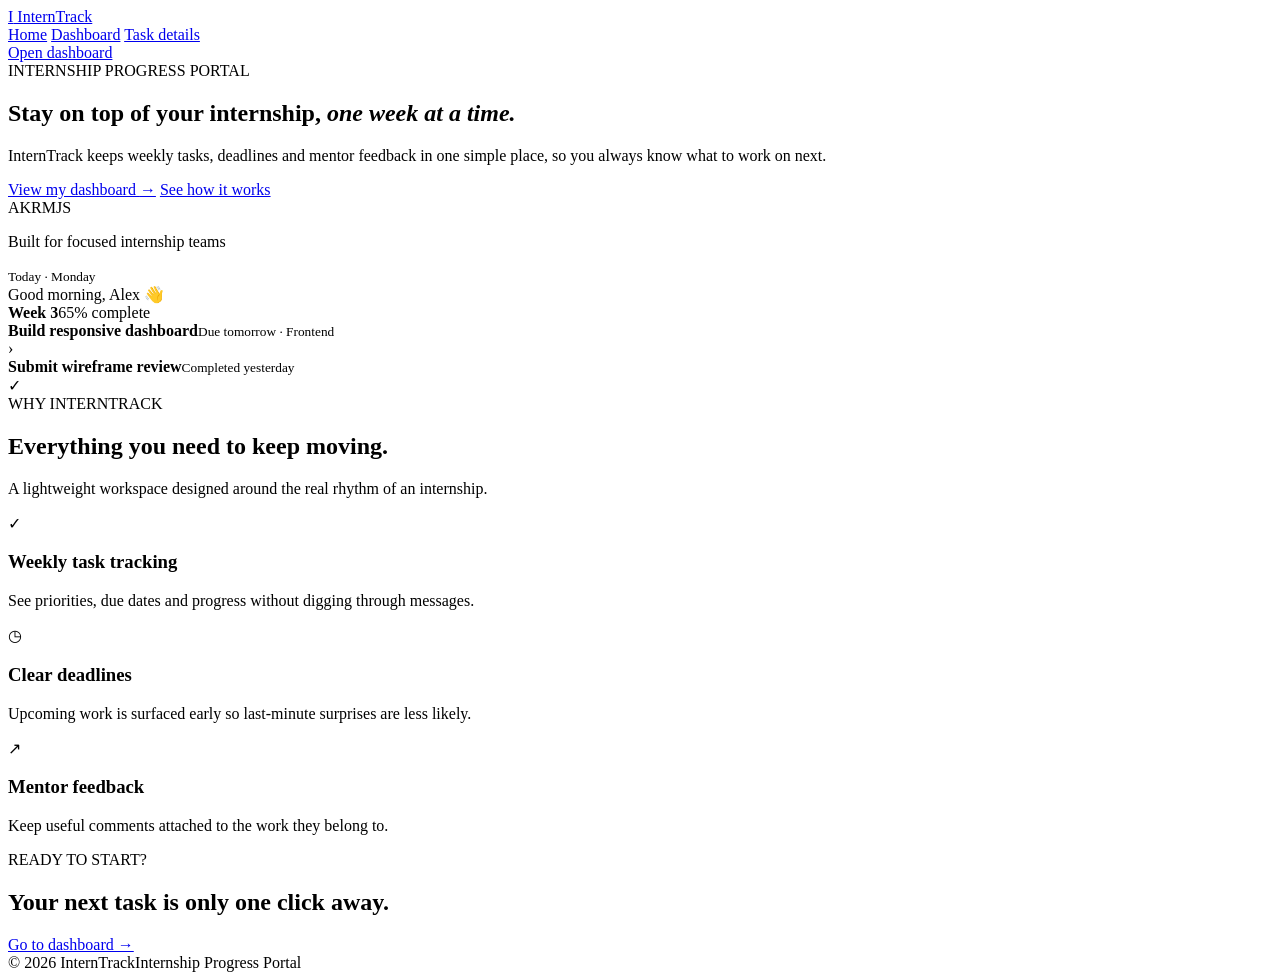
==== index.html @ 50d12ea3 "Add files via upload" ====
<!DOCTYPE html>
<html lang="en">
<head>
  <meta charset="UTF-8">
  <meta name="viewport" content="width=device-width, initial-scale=1.0">
  <meta name="description" content="InternTrack helps interns organise weekly tasks, deadlines and feedback.">
  <title>InternTrack | Internship progress made simple</title>
  <link rel="stylesheet" href="css/styles.css">
</head>
<body>
  <header class="site-header">
    <a class="brand" href="index.html"><span class="brand-mark">I</span> InternTrack</a>
    <nav aria-label="Main navigation">
      <a href="index.html" class="active">Home</a>
      <a href="dashboard.html">Dashboard</a>
      <a href="task.html">Task details</a>
    </nav>
    <a class="btn btn-small" href="dashboard.html">Open dashboard</a>
  </header>

  <main>
    <section class="hero container">
      <div class="hero-copy">
        <span class="eyebrow">INTERNSHIP PROGRESS PORTAL</span>
        <h1>Stay on top of your internship, <em>one week at a time.</em></h1>
        <p>InternTrack keeps weekly tasks, deadlines and mentor feedback in one simple place, so you always know what to work on next.</p>
        <div class="hero-actions">
          <a class="btn" href="dashboard.html">View my dashboard <span>→</span></a>
          <a class="text-link" href="#features">See how it works</a>
        </div>
        <div class="mini-proof">
          <div class="avatar-stack"><span>AK</span><span>RM</span><span>JS</span></div>
          <p>Built for focused internship teams</p>
        </div>
      </div>
      <div class="hero-card">
        <div class="window-top"><span></span><span></span><span></span><small>Today · Monday</small></div>
        <div class="preview-greeting">Good morning, Alex 👋</div>
        <div class="preview-progress"><div><b>Week 3</b><span>65% complete</span></div><div class="progress"><i style="width:65%"></i></div></div>
        <div class="preview-task"><span class="status-dot"></span><div><b>Build responsive dashboard</b><small>Due tomorrow · Frontend</small></div><span>›</span></div>
        <div class="preview-task muted-task"><span class="status-dot"></span><div><b>Submit wireframe review</b><small>Completed yesterday</small></div><span>✓</span></div>
      </div>
    </section>

    <section id="features" class="section container">
      <div class="section-heading"><div><span class="eyebrow">WHY INTERNTRACK</span><h2>Everything you need to keep moving.</h2></div><p>A lightweight workspace designed around the real rhythm of an internship.</p></div>
      <div class="feature-grid">
        <article class="feature-card"><div class="icon">✓</div><h3>Weekly task tracking</h3><p>See priorities, due dates and progress without digging through messages.</p></article>
        <article class="feature-card"><div class="icon">◷</div><h3>Clear deadlines</h3><p>Upcoming work is surfaced early so last-minute surprises are less likely.</p></article>
        <article class="feature-card"><div class="icon">↗</div><h3>Mentor feedback</h3><p>Keep useful comments attached to the work they belong to.</p></article>
      </div>
    </section>

    <section class="cta-strip"><div class="container cta-inner"><div><span class="eyebrow">READY TO START?</span><h2>Your next task is only one click away.</h2></div><a class="btn btn-light" href="dashboard.html">Go to dashboard →</a></div></section>
  </main>
  <footer class="footer"><div class="container"><span>© 2026 InternTrack</span><span>Internship Progress Portal</span></div></footer>
  <script src="js/app.js"></script>
</body>
</html>
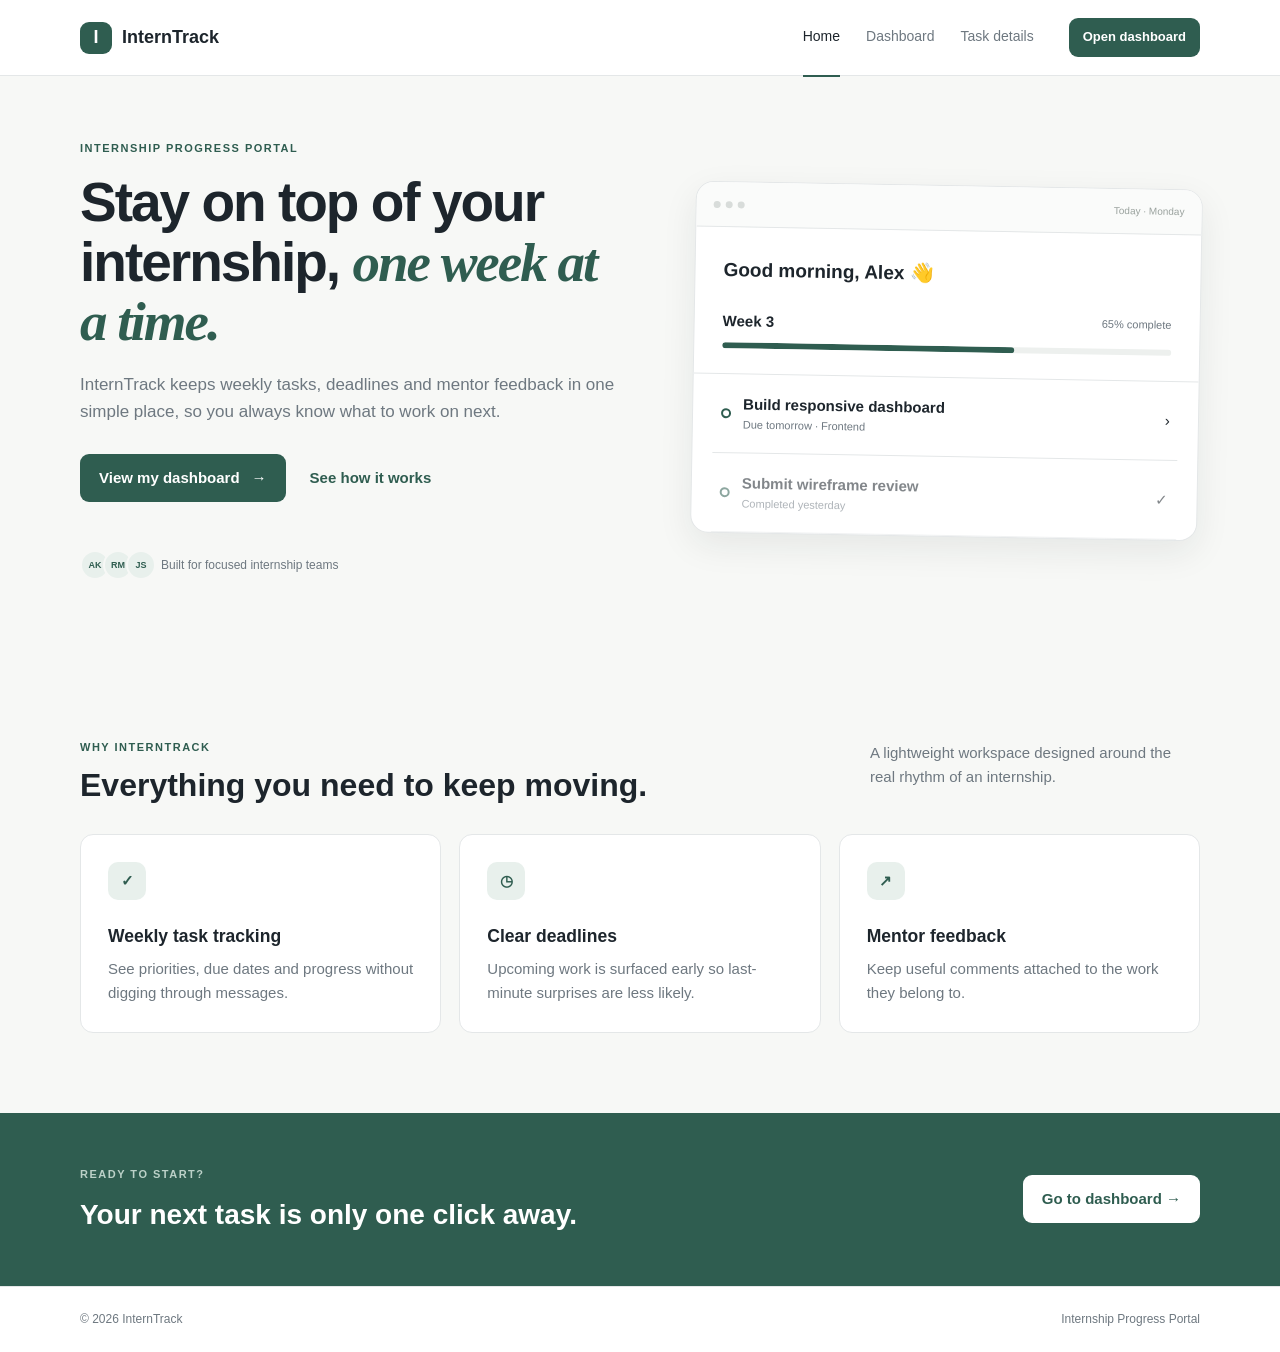
==== commit 64357553: "Update stylesheet link path in index.html" ====
--- a/index.html
+++ b/index.html
@@ -5,7 +5,7 @@
   <meta name="viewport" content="width=device-width, initial-scale=1.0">
   <meta name="description" content="InternTrack helps interns organise weekly tasks, deadlines and feedback.">
   <title>InternTrack | Internship progress made simple</title>
-  <link rel="stylesheet" href="css/styles.css">
+  <link rel="stylesheet" href="styles.css">
 </head>
 <body>
   <header class="site-header">
@@ -56,4 +56,4 @@
   <footer class="footer"><div class="container"><span>© 2026 InternTrack</span><span>Internship Progress Portal</span></div></footer>
   <script src="js/app.js"></script>
 </body>
-</html>+</html>
--- a/styles.css
+++ b/styles.css
@@ -0,0 +1,13 @@
+@import url('https://fonts.googleapis.com/css2?family=DM+Sans:wght@400;500;600;700&family=Playfair+Display:ital,wght@0,600;1,600&display=swap');
+:root{--ink:#1d252c;--muted:#6e7880;--line:#e4e7e8;--paper:#f7f8f6;--card:#fff;--accent:#2f5d50;--accent-soft:#e8f0ec;--warm:#c98245;--shadow:0 12px 35px rgba(28,40,35,.08)}
+*{box-sizing:border-box}html{scroll-behavior:smooth}body{margin:0;color:var(--ink);background:var(--paper);font:15px/1.6 "DM Sans",Arial,sans-serif}a{color:inherit;text-decoration:none}button,input,select{font:inherit}.container{width:min(1120px,calc(100% - 40px));margin:auto}
+.site-header{height:76px;background:#fff;border-bottom:1px solid var(--line);display:flex;align-items:center;padding:0 max(20px,calc((100% - 1120px)/2));gap:35px;position:sticky;top:0;z-index:5}.brand{font-weight:700;font-size:18px;display:flex;align-items:center;gap:10px;margin-right:auto}.brand-mark{width:32px;height:32px;border-radius:9px;background:var(--accent);color:#fff;display:grid;place-items:center}.site-header nav{display:flex;gap:26px}.site-header nav a{color:var(--muted);font-size:14px;padding:27px 0;border-bottom:2px solid transparent}.site-header nav a.active,.site-header nav a:hover{color:var(--ink);border-color:var(--accent)}.btn{display:inline-flex;align-items:center;justify-content:center;gap:12px;background:var(--accent);color:#fff;border:0;border-radius:9px;padding:12px 19px;font-weight:600;cursor:pointer;transition:.2s}.btn:hover{transform:translateY(-1px);filter:brightness(.96)}.btn-small{padding:9px 14px;font-size:13px}.btn-light{background:#fff;color:var(--accent)}.text-link{font-weight:600;color:var(--accent)}.profile-chip{border:1px solid var(--line);background:#fff;border-radius:30px;padding:6px 11px;display:flex;align-items:center;gap:8px;cursor:pointer}.profile-chip span{font-size:13px}.eyebrow{font-size:11px;letter-spacing:1.5px;font-weight:700;color:var(--accent)}
+.hero{min-height:570px;display:grid;grid-template-columns:1.03fr .97fr;align-items:center;gap:75px}.hero h1{font-size:55px;line-height:1.08;letter-spacing:-2px;margin:14px 0 20px;max-width:650px}.hero h1 em{font-family:"Playfair Display",serif;color:var(--accent);font-weight:600}.hero-copy>p{font-size:17px;color:var(--muted);max-width:560px}.hero-actions{display:flex;gap:24px;align-items:center;margin-top:28px}.mini-proof{display:flex;align-items:center;gap:12px;margin-top:42px;color:var(--muted);font-size:12px}.avatar-stack{display:flex}.avatar-stack span{width:30px;height:30px;border-radius:50%;display:grid;place-items:center;background:var(--accent-soft);color:var(--accent);font-size:9px;font-weight:700;border:2px solid var(--paper);margin-right:-7px}.hero-card{background:#fff;border:1px solid var(--line);border-radius:18px;box-shadow:var(--shadow);padding:0;overflow:hidden;transform:rotate(1deg)}.window-top{height:45px;background:#fafbfa;border-bottom:1px solid var(--line);display:flex;align-items:center;padding:0 17px;gap:5px}.window-top>span{width:7px;height:7px;border-radius:50%;background:#d8dcda}.window-top small{margin-left:auto;color:#9aa29e;font-size:10px}.preview-greeting{font-size:19px;font-weight:600;padding:28px 28px 12px}.preview-progress{padding:12px 28px 25px;border-bottom:1px solid var(--line)}.preview-progress div:first-child{display:flex;justify-content:space-between;margin-bottom:9px}.preview-progress span{color:var(--muted);font-size:11px}.progress{height:6px;background:#edf0ee;border-radius:20px;overflow:hidden}.progress i{display:block;height:100%;background:var(--accent);border-radius:20px}.preview-task{margin:0 20px;padding:18px 8px;display:flex;gap:12px;align-items:center;border-bottom:1px solid var(--line)}.preview-task>div{flex:1}.preview-task b,.preview-task small{display:block}.preview-task small{color:var(--muted);font-size:11px}.status-dot{width:10px;height:10px;border:2px solid var(--accent);border-radius:50%}.muted-task{opacity:.55}.section{padding:80px 0}.section-heading{display:flex;justify-content:space-between;align-items:end;margin-bottom:30px}.section-heading h2{font-size:32px;line-height:1.2;margin:8px 0 0}.section-heading p{max-width:330px;color:var(--muted)}.feature-grid{display:grid;grid-template-columns:repeat(3,1fr);gap:18px}.feature-card{background:#fff;border:1px solid var(--line);padding:27px;border-radius:13px}.feature-card .icon{width:38px;height:38px;border-radius:10px;background:var(--accent-soft);color:var(--accent);display:grid;place-items:center;font-weight:700}.feature-card h3{margin:22px 0 7px}.feature-card p{color:var(--muted);margin:0}.cta-strip{background:var(--accent);color:#fff;padding:48px 0}.cta-inner{display:flex;align-items:center;justify-content:space-between}.cta-strip .eyebrow{color:#bcd1c8}.cta-strip h2{margin:8px 0 0;font-size:28px}.footer{border-top:1px solid var(--line);background:#fff;color:var(--muted);font-size:12px}.footer .container{height:65px;display:flex;justify-content:space-between;align-items:center}
+
+.dashboard{padding:55px 0 80px}.dash-top{display:flex;justify-content:space-between;align-items:end;margin-bottom:32px}.dash-top h1{font-size:38px;letter-spacing:-1px;margin:8px 0 3px}.dash-top p{color:var(--muted);margin:0}.stat-grid{display:grid;grid-template-columns:1.3fr 1fr 1fr;gap:16px;margin-bottom:18px}.stat-card,.panel{background:#fff;border:1px solid var(--line);border-radius:13px}.stat-card{padding:22px}.stat-card>span{font-size:10px;letter-spacing:1.2px;font-weight:700;color:var(--muted)}.stat-card strong{font-size:30px;display:block;margin:5px 0}.stat-card strong small{font-size:14px;color:var(--muted);font-weight:500}.stat-card small{color:var(--muted);font-size:11px}.stat-card .warning{color:var(--warm)}.dashboard-grid{display:grid;grid-template-columns:1.7fr 1fr;gap:18px}.panel{padding:24px}.panel-head{display:flex;justify-content:space-between;align-items:start;border-bottom:1px solid var(--line);padding-bottom:17px}.panel h2{font-size:19px;margin:0}.panel-head p{font-size:11px;color:var(--muted);margin:3px 0}.filter-btn{border:1px solid var(--line);background:#fff;border-radius:7px;padding:7px 10px;font-size:12px}.task-row{display:grid;grid-template-columns:25px 1fr auto;gap:12px;align-items:center;padding:17px 5px;border-bottom:1px solid var(--line)}.task-row:last-child{border-bottom:0}.task-row:hover{background:#fafbfa}.check{width:19px;height:19px;border:1px solid #bdc5c1;border-radius:50%;display:grid;place-items:center;color:#fff;font-size:11px}.done .check{background:var(--accent);border-color:var(--accent)}.task-row b,.task-row small{display:block}.task-row small{color:var(--muted);font-size:11px}.task-date{font-size:11px;color:var(--muted)}.mentor-panel{background:#f0f5f2;border-color:#dbe7e1}.mentor-head{display:flex;gap:12px;align-items:center}.mentor-avatar{width:40px;height:40px;border-radius:50%;background:#d3e3db;color:var(--accent);display:grid;place-items:center;font-weight:700;font-size:12px}.mentor-head h3{margin:0;font-size:14px}.mentor-head small{color:var(--muted);font-size:10px}.mentor-panel blockquote{font-family:"Playfair Display",serif;font-size:17px;line-height:1.5;margin:27px 0;color:#34453e}
+
+.task-page{padding:42px 0 80px}.back-link{font-size:13px;color:var(--muted)}.task-layout{display:grid;grid-template-columns:1.6fr .7fr;gap:55px;margin-top:30px}.task-title-row{display:flex;justify-content:space-between;align-items:start;gap:20px}.tag{font-size:10px;font-weight:700;letter-spacing:1px;color:var(--accent)}.task-main h1{font-size:40px;line-height:1.15;margin:9px 0}.task-meta{font-size:12px;color:var(--muted)}.pill{border-radius:30px;padding:6px 11px;background:#f7eee5;color:#9a5f2e;font-size:10px;font-weight:700;white-space:nowrap}.task-main hr{border:0;border-top:1px solid var(--line);margin:30px 0}.task-main h2{font-size:17px;margin:26px 0 10px}.task-main>p{color:#59636a;max-width:700px}.check-item{display:flex;gap:11px;align-items:center;padding:11px 0;color:#4f595f;font-size:14px}.check-item input{accent-color:var(--accent);width:17px;height:17px}.resources{margin-top:38px}.resource{display:flex;align-items:center;gap:13px;border:1px solid var(--line);background:#fff;border-radius:9px;padding:13px 15px;margin:8px 0}.resource>div{flex:1}.resource b,.resource small{display:block}.resource small{font-size:10px;color:var(--muted)}.submit-panel h3{margin:0 0 18px}.big-progress{margin-bottom:22px}.big-progress>span{font-size:27px;font-weight:700;display:block;margin-bottom:7px}.submit-panel label{display:block;font-size:11px;color:var(--muted);margin:17px 0 6px}.submit-panel select{width:100%;padding:10px;border:1px solid var(--line);border-radius:8px;background:#fff}.full{width:100%;margin-top:17px}.save-message{font-size:11px;color:var(--accent);min-height:16px}.note-panel{margin-top:14px;background:#fffdf9}.note-panel p{font-family:"Playfair Display",serif;font-size:15px}.note-panel small{color:var(--muted)}
+
+@media(max-width:800px){.site-header{height:auto;min-height:70px;flex-wrap:wrap;gap:14px;padding:12px 20px}.site-header nav{order:3;width:100%;justify-content:space-between}.site-header nav a{padding:5px 0}.site-header .btn,.profile-chip span{display:none}.hero{grid-template-columns:1fr;gap:30px;padding:55px 0}.hero h1{font-size:43px}.feature-grid,.stat-grid,.dashboard-grid,.task-layout{grid-template-columns:1fr}.section{padding:55px 0}.section-heading,.cta-inner,.dash-top{align-items:start;flex-direction:column;gap:20px}.dash-top h1{font-size:31px}.task-title-row{display:block}.task-title-row .pill{display:inline-block;margin-top:10px}.footer .container{padding:0 20px}}
+@media(max-width:480px){.container{width:min(100% - 28px,1120px)}.hero h1{font-size:36px}.hero-card{transform:none}.hero-actions{flex-direction:column;align-items:start}.site-header{padding-left:14px;padding-right:14px}.dashboard{padding-top:35px}.stat-grid{gap:10px}.panel{padding:18px}.task-row{grid-template-columns:23px 1fr}.task-date{display:none}.task-main h1{font-size:32px}}
+:focus-visible{outline:3px solid #9bbcaf;outline-offset:3px}
